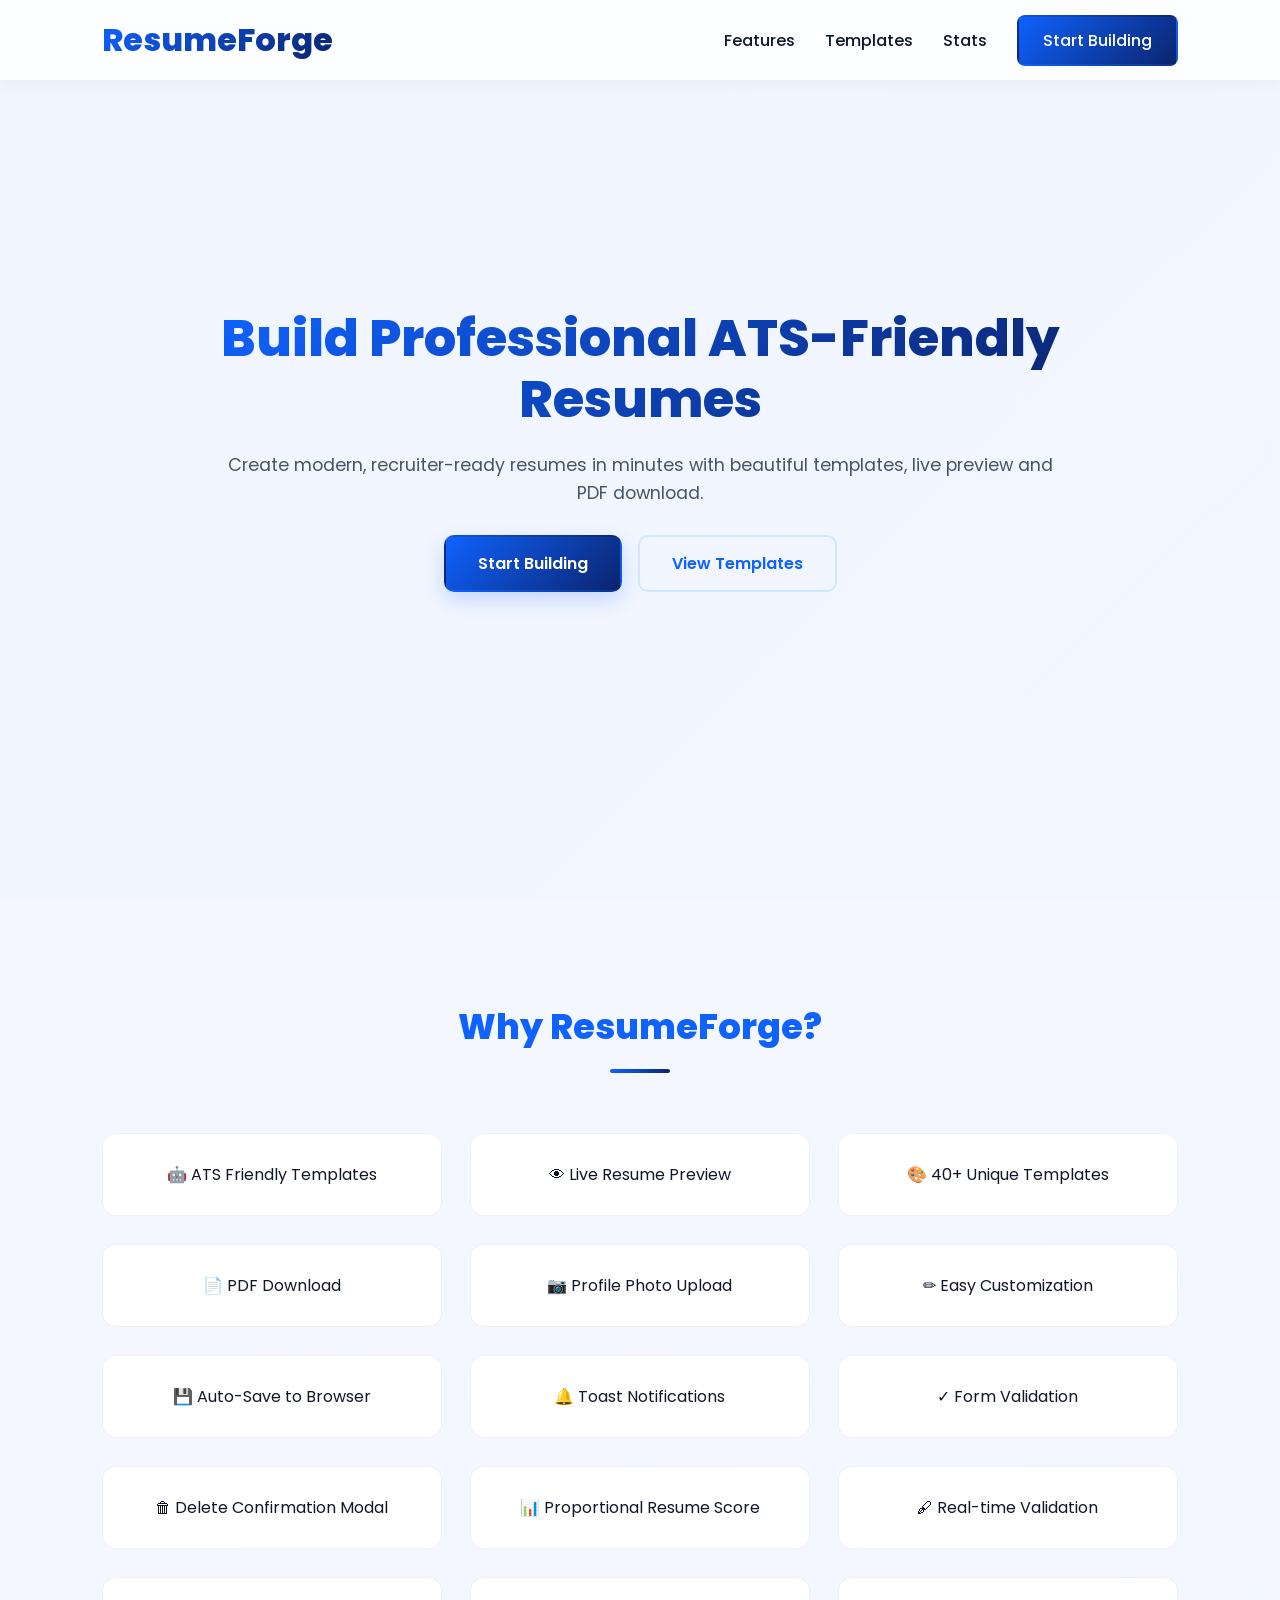
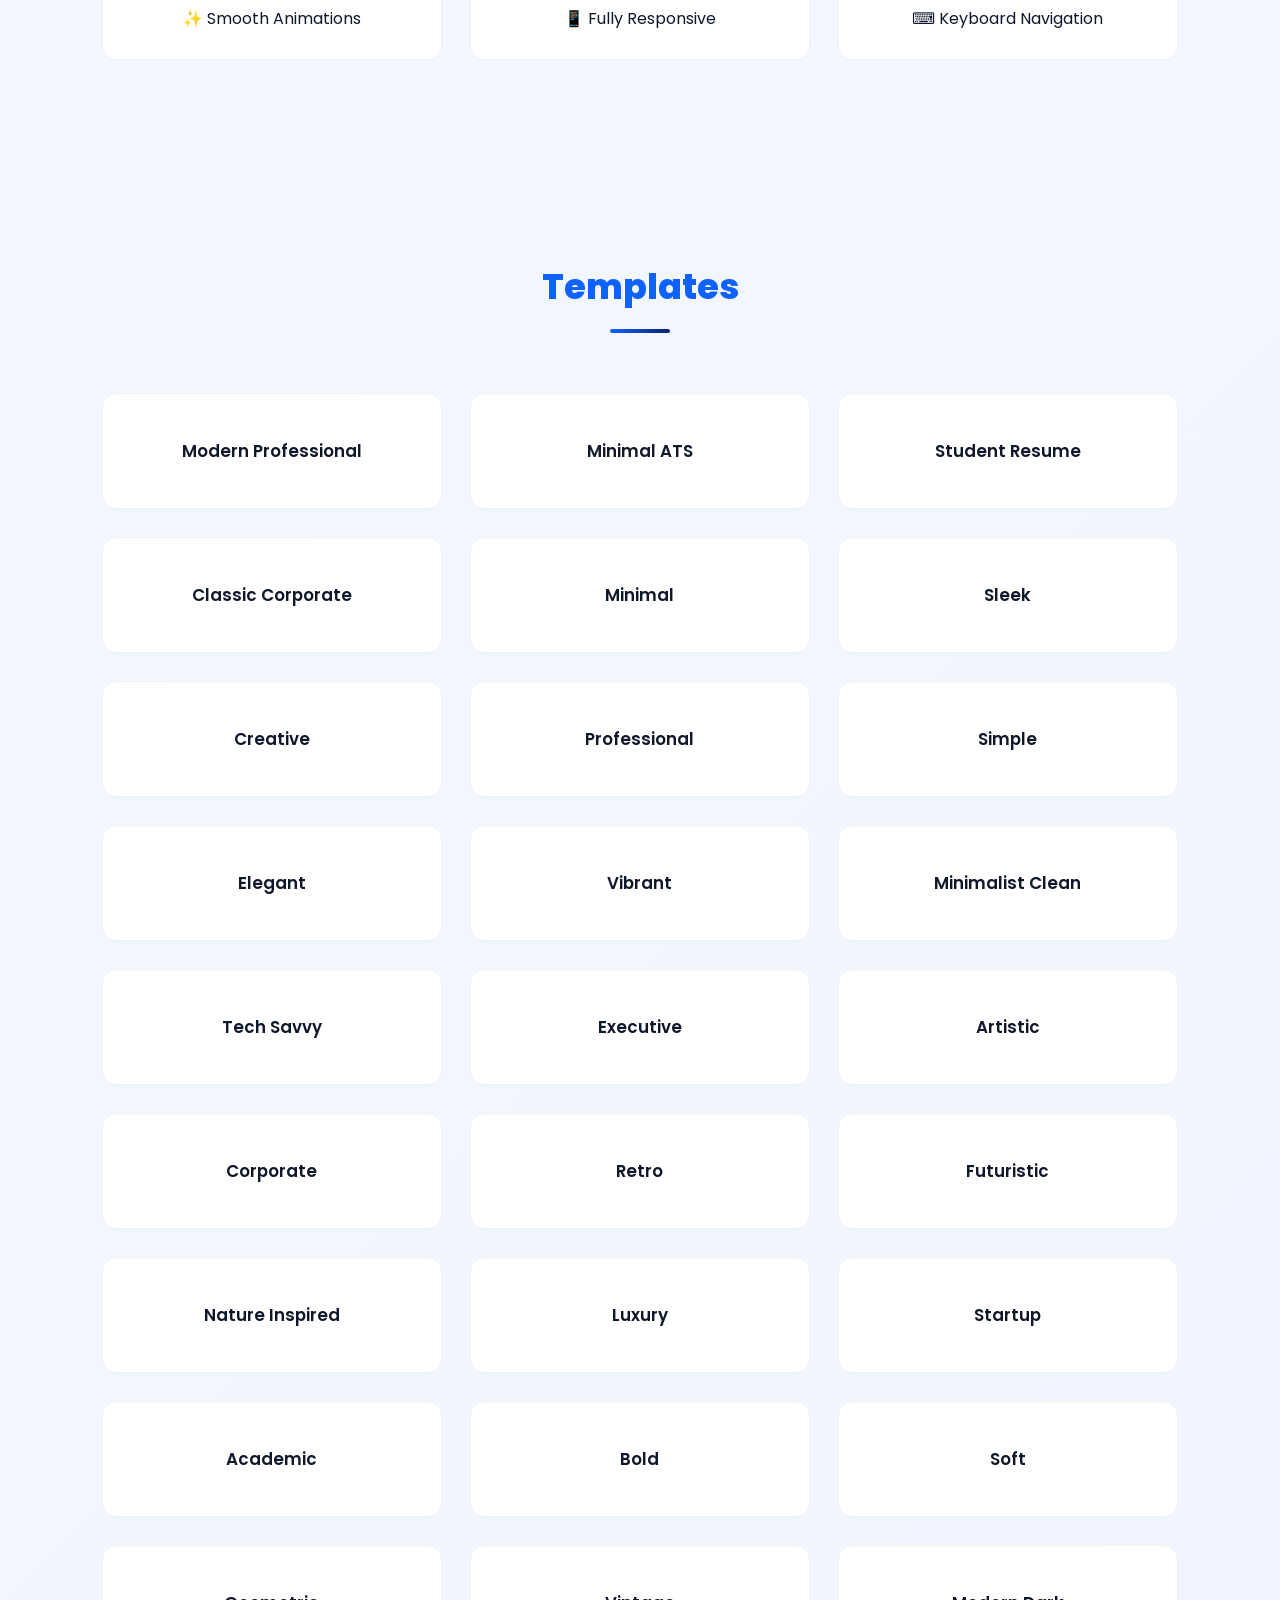
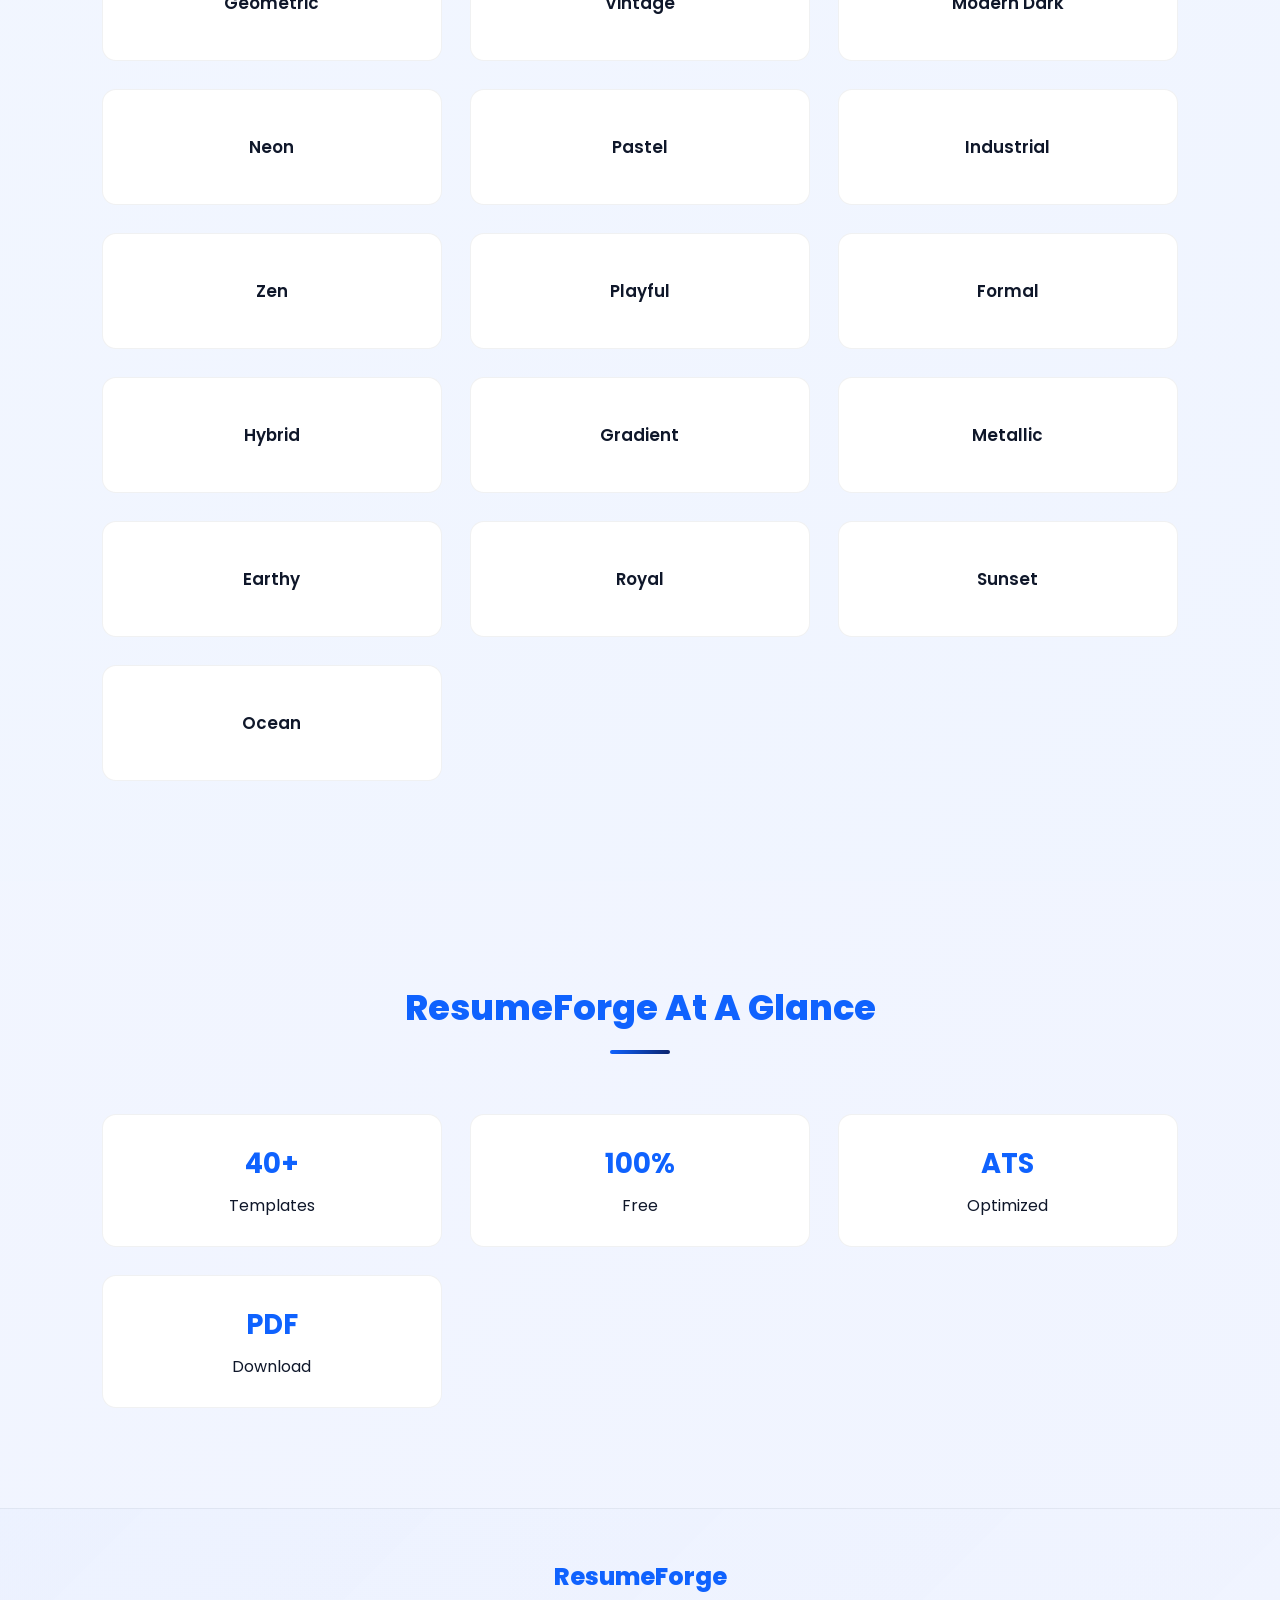
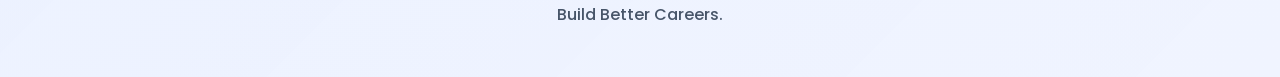
==== index.html @ db227f21 "first commit" ====
﻿
<!DOCTYPE html>
<html lang="en">

<head>

    <meta charset="UTF-8">
    <meta name="viewport" content="width=device-width, initial-scale=1.0">

    <title>ResumeForge</title>

    <link rel="stylesheet" href="css/style.css">

    <link rel="preconnect" href="https://fonts.googleapis.com">
    <link href="https://fonts.googleapis.com/css2?family=Poppins:wght@300;400;500;600;700;800&display=swap" rel="stylesheet">

</head>

<body>

    <!-- NAVBAR -->

    <header>

        <nav class="navbar">

            <div class="logo">
                ResumeForge
            </div>

            <ul class="nav-links">

                <li><a href="#features">Features</a></li>
                <li><a href="#templates">Templates</a></li>
                <li><a href="#stats">Stats</a></li>

                <li>
                    <a href="builder.html" class="nav-btn">
                        Start Building
                    </a>
                </li>

            </ul>

        </nav>

    </header>

    <!-- HERO -->

    <section class="hero">

        <div class="hero-content">

            <h1>
                Build Professional ATS-Friendly Resumes
            </h1>

            <p>

                Create modern, recruiter-ready resumes
                in minutes with beautiful templates,
                live preview and PDF download.

            </p>

            <div class="hero-buttons">

                <a href="builder.html" class="btn">
                    Start Building
                </a>

                <a href="#templates" class="btn-outline">
                    View Templates
                </a>

            </div>

        </div>

    </section>

    <!-- FEATURES -->

    <section id="features" class="section">

        <h2>
            Why ResumeForge?
        </h2>

        <div class="cards">

            <div class="card">
                &#129302; ATS Friendly Templates
            </div>

            <div class="card">
                &#128065; Live Resume Preview
            </div>

            <div class="card">
                &#127912; 40+ Unique Templates
            </div>

            <div class="card">
                &#128196; PDF Download
            </div>

            <div class="card">
                &#128247; Profile Photo Upload
            </div>

            <div class="card">
                &#9999; Easy Customization
            </div>

            <div class="card">
                &#128190; Auto-Save to Browser
            </div>

            <div class="card">
                &#128276; Toast Notifications
            </div>

            <div class="card">
                &#10003; Form Validation
            </div>

            <div class="card">
                &#128465; Delete Confirmation Modal
            </div>

            <div class="card">
                &#128202; Proportional Resume Score
            </div>

            <div class="card">
                &#128395; Real-time Validation
            </div>

            <div class="card">
                &#10024; Smooth Animations
            </div>

            <div class="card">
                &#128241; Fully Responsive
            </div>

            <div class="card">
                &#9000; Keyboard Navigation
            </div>

        </div>

    </section>

    <!-- TEMPLATES -->

    <section id="templates" class="section">

        <h2>
            Templates
        </h2>

        <div class="cards">

            <div class="card">
                <a class="template-link" href="builder.html?template=modern" data-template="modern" data-tooltip="Modern, bold header and clean sections">Modern Professional</a>
            </div>

            <div class="card">
                <a class="template-link" href="builder.html?template=ats" data-template="ats" data-tooltip="ATS-friendly minimal layout">Minimal ATS</a>
            </div>

            <div class="card">
                <a class="template-link" href="builder.html?template=student" data-template="student" data-tooltip="Student-focused layout">Student Resume</a>
            </div>

            <div class="card">
                <a class="template-link" href="builder.html?template=classic" data-template="classic" data-tooltip="Classic corporate style">Classic Corporate</a>
            </div>

            <div class="card">
                <a class="template-link" href="builder.html?template=minimal" data-template="minimal" data-tooltip="Clean, minimal sections">Minimal</a>
            </div>

            <div class="card">
                <a class="template-link" href="builder.html?template=sleek" data-template="sleek" data-tooltip="Sleek and modern accent">Sleek</a>
            </div>

            <div class="card">
                <a class="template-link" href="builder.html?template=creative" data-template="creative" data-tooltip="Creative layout with accent">Creative</a>
            </div>

            <div class="card">
                <a class="template-link" href="builder.html?template=professional" data-template="professional" data-tooltip="Professional business style">Professional</a>
            </div>

            <div class="card">
                <a class="template-link" href="builder.html?template=simple" data-template="simple" data-tooltip="Simple single-column layout">Simple</a>
            </div>

            <div class="card">
                <a class="template-link" href="builder.html?template=elegant" data-template="elegant" data-tooltip="Elegant typography and spacing">Elegant</a>
            </div>

            <div class="card">
                <a class="template-link" href="builder.html?template=vibrant" data-template="vibrant" data-tooltip="Vibrant and energetic colors">Vibrant</a>
            </div>

            <div class="card">
                <a class="template-link" href="builder.html?template=minimalist-clean" data-template="minimalist-clean" data-tooltip="Ultra clean and minimal">Minimalist Clean</a>
            </div>

            <div class="card">
                <a class="template-link" href="builder.html?template=tech-savvy" data-template="tech-savvy" data-tooltip="Tech industry style">Tech Savvy</a>
            </div>

            <div class="card">
                <a class="template-link" href="builder.html?template=executive" data-template="executive" data-tooltip="Executive level design">Executive</a>
            </div>

            <div class="card">
                <a class="template-link" href="builder.html?template=artistic" data-template="artistic" data-tooltip="Creative and artistic">Artistic</a>
            </div>

            <div class="card">
                <a class="template-link" href="builder.html?template=corporate" data-template="corporate" data-tooltip="Corporate blue style">Corporate</a>
            </div>

            <div class="card">
                <a class="template-link" href="builder.html?template=retro" data-template="retro" data-tooltip="Vintage and retro">Retro</a>
            </div>

            <div class="card">
                <a class="template-link" href="builder.html?template=futuristic" data-template="futuristic" data-tooltip="Modern and futuristic">Futuristic</a>
            </div>

            <div class="card">
                <a class="template-link" href="builder.html?template=nature-inspired" data-template="nature-inspired" data-tooltip="Green and natural">Nature Inspired</a>
            </div>

            <div class="card">
                <a class="template-link" href="builder.html?template=luxury" data-template="luxury" data-tooltip="Premium and luxury">Luxury</a>
            </div>

            <div class="card">
                <a class="template-link" href="builder.html?template=startup" data-template="startup" data-tooltip="Startup tech style">Startup</a>
            </div>

            <div class="card">
                <a class="template-link" href="builder.html?template=academic" data-template="academic" data-tooltip="Academic institution">Academic</a>
            </div>

            <div class="card">
                <a class="template-link" href="builder.html?template=bold" data-template="bold" data-tooltip="Bold and striking">Bold</a>
            </div>

            <div class="card">
                <a class="template-link" href="builder.html?template=soft" data-template="soft" data-tooltip="Soft and gentle">Soft</a>
            </div>

            <div class="card">
                <a class="template-link" href="builder.html?template=geometric" data-template="geometric" data-tooltip="Geometric design">Geometric</a>
            </div>

            <div class="card">
                <a class="template-link" href="builder.html?template=vintage" data-template="vintage" data-tooltip="Vintage aesthetic">Vintage</a>
            </div>

            <div class="card">
                <a class="template-link" href="builder.html?template=modern-dark" data-template="modern-dark" data-tooltip="Dark modern theme">Modern Dark</a>
            </div>

            <div class="card">
                <a class="template-link" href="builder.html?template=neon" data-template="neon" data-tooltip="Neon bright colors">Neon</a>
            </div>

            <div class="card">
                <a class="template-link" href="builder.html?template=pastel" data-template="pastel" data-tooltip="Soft pastel colors">Pastel</a>
            </div>

            <div class="card">
                <a class="template-link" href="builder.html?template=industrial" data-template="industrial" data-tooltip="Industrial gray">Industrial</a>
            </div>

            <div class="card">
                <a class="template-link" href="builder.html?template=zen" data-template="zen" data-tooltip="Calm and minimalist">Zen</a>
            </div>

            <div class="card">
                <a class="template-link" href="builder.html?template=playful" data-template="playful" data-tooltip="Fun and playful">Playful</a>
            </div>

            <div class="card">
                <a class="template-link" href="builder.html?template=formal" data-template="formal" data-tooltip="Formal black and white">Formal</a>
            </div>

            <div class="card">
                <a class="template-link" href="builder.html?template=hybrid" data-template="hybrid" data-tooltip="Hybrid style">Hybrid</a>
            </div>

            <div class="card">
                <a class="template-link" href="builder.html?template=gradient" data-template="gradient" data-tooltip="Gradient background">Gradient</a>
            </div>

            <div class="card">
                <a class="template-link" href="builder.html?template=metallic" data-template="metallic" data-tooltip="Metallic accents">Metallic</a>
            </div>

            <div class="card">
                <a class="template-link" href="builder.html?template=earthy" data-template="earthy" data-tooltip="Earth tone colors">Earthy</a>
            </div>

            <div class="card">
                <a class="template-link" href="builder.html?template=royal" data-template="royal" data-tooltip="Royal purple">Royal</a>
            </div>

            <div class="card">
                <a class="template-link" href="builder.html?template=sunset" data-template="sunset" data-tooltip="Warm sunset tones">Sunset</a>
            </div>

            <div class="card">
                <a class="template-link" href="builder.html?template=ocean" data-template="ocean" data-tooltip="Ocean blue theme">Ocean</a>
            </div>

        </div>

    </section>

    <!-- STATS -->

    <section id="stats" class="section">

        <h2>
            ResumeForge At A Glance
        </h2>

        <div class="cards">

            <div class="card">
                <h3>40+</h3>
                <p>Templates</p>
            </div>

            <div class="card">
                <h3>100%</h3>
                <p>Free</p>
            </div>

            <div class="card">
                <h3>ATS</h3>
                <p>Optimized</p>
            </div>

            <div class="card">
                <h3>PDF</h3>
                <p>Download</p>
            </div>

        </div>

    </section>

    <!-- FOOTER -->

    <footer>

        <h2>ResumeForge</h2>

        <p>
            Build Better Careers.
        </p>

    </footer>

    <script src="js/main.js"></script>

    <button id="backToTop" class="back-to-top" aria-label="Back to top">&#9650;</button>

</body>

</html>
---- css/style.css ----
/* =========================
   RESET & BASE STYLES
========================= */

*{
    margin:0;
    padding:0;
    box-sizing:border-box;
    font-family:'Poppins',sans-serif;
    scroll-behavior:smooth;
}

body{
    background: linear-gradient(135deg, #f5f8ff 0%, #f0f4ff 100%);
    color:#0f172a;
    overflow-x:hidden;
}

/* =========================
   DESIGN TOKENS
========================= */

:root{
    --primary: #0f62fe;
    --primary-dark: #0b246e;
    --primary-light: #cfe8ff;
    --muted: #475569;
    --muted-light: #94a3b8;
    --bg: #f5f8ff;
    --card: #ffffff;
    --accent: #cfe8ff;
    --radius: 12px;
    --shadow-sm: 0 4px 12px rgba(15,23,42,0.04);
    --shadow-md: 0 10px 24px rgba(15,23,42,0.06);
    --shadow-lg: 0 20px 40px rgba(15,23,42,0.1);
    --transition-fast: 150ms cubic-bezier(0.4, 0, 0.2, 1);
    --transition-smooth: 280ms cubic-bezier(0.34, 1.56, 0.64, 1);
    --transition-slow: 400ms cubic-bezier(0.25, 0.46, 0.45, 0.94);
}

/* =========================
   NAVBAR
========================= */

header{
    position:fixed;
    top:0;
    width:100%;
    z-index:1000;
    animation: slideDown 500ms ease both;
}

@keyframes slideDown{
    from{
        transform: translateY(-100%);
        opacity: 0;
    }
    to{
        transform: translateY(0);
        opacity: 1;
    }
}

.navbar{
    display:flex;
    justify-content:space-between;
    align-items:center;
    padding:16px 8%;
    background: rgba(255,255,255,0.85);
    backdrop-filter:blur(12px);
    border-bottom:1px solid rgba(15,23,42,0.06);
    box-shadow: var(--shadow-sm);
    transition: all 300ms ease;
}

.navbar:hover{
    background: rgba(255,255,255,0.95);
    box-shadow: var(--shadow-md);
}

.logo{
    font-size:2rem;
    font-weight:800;
    background: linear-gradient(135deg, #0f62fe 0%, #0b246e 100%);
    -webkit-background-clip: text;
    -webkit-text-fill-color: transparent;
    background-clip: text;
    cursor: pointer;
    transition: transform 300ms ease;
}

.logo:hover{
    transform: scale(1.05);
}

.nav-links{
    display:flex;
    gap:30px;
    list-style:none;
}

.nav-links a{
    text-decoration:none;
    color:#0f172a;
    font-weight:500;
    position: relative;
    transition: color var(--transition-fast) ease;
}

.nav-links a::after{
    content: '';
    position: absolute;
    bottom: -4px;
    left: 0;
    width: 0;
    height: 2px;
    background: linear-gradient(90deg, #0f62fe, #0b246e);
    transition: width var(--transition-smooth) ease;
}

.nav-links a:hover{
    color: var(--primary);
}

.nav-links a:hover::after{
    width: 100%;
}

.nav-btn{
    background: linear-gradient(135deg, #0f62fe 0%, #0b246e 100%);
    color:white !important;
    padding:12px 24px;
    border-radius:8px;
    font-weight:600;
    border: 2px solid transparent;
    cursor: pointer;
    position: relative;
    overflow: hidden;
    transition: all var(--transition-smooth) ease;
}

.nav-btn::before{
    content: '';
    position: absolute;
    top: 50%;
    left: 50%;
    width: 0;
    height: 0;
    border-radius: 50%;
    background: rgba(255,255,255,0.3);
    transform: translate(-50%, -50%);
    transition: width 600ms ease, height 600ms ease;
}

.nav-btn:hover::before{
    width: 300px;
    height: 300px;
}

.nav-btn:hover{
    transform: translateY(-3px);
    box-shadow: 0 12px 30px rgba(15,98,254,0.3);
}

.nav-btn:active{
    transform: translateY(-1px);
}

/* =========================
   HERO SECTION
========================= */

.hero{
    min-height:100vh;
    display:flex;
    justify-content:center;
    align-items:center;
    text-align:center;
    padding:100px 8%;
    background: linear-gradient(135deg, rgba(15,98,254,0.02) 0%, rgba(207,232,255,0.05) 100%);
    position: relative;
    overflow: hidden;
}

.hero::before{
    content: '';
    position: absolute;
    top: -50%;
    right: -10%;
    width: 500px;
    height: 500px;
    background: radial-gradient(circle, rgba(15,98,254,0.08) 0%, transparent 70%);
    border-radius: 50%;
    animation: float 15s ease-in-out infinite;
}

@keyframes float{
    0%, 100%{ transform: translateY(0px) translateX(0px); }
    50%{ transform: translateY(-30px) translateX(20px); }
}

.hero-content{
    max-width:850px;
    position: relative;
    z-index: 1;
    animation: fadeInUp 800ms ease both;
}

@keyframes fadeInUp{
    from{
        opacity: 0;
        transform: translateY(30px);
    }
    to{
        opacity: 1;
        transform: translateY(0);
    }
}

.hero h1{
    font-size:3.2rem;
    margin-bottom:20px;
    line-height:1.2;
    font-weight: 800;
    background: linear-gradient(135deg, #0f62fe 0%, #0b246e 100%);
    -webkit-background-clip: text;
    -webkit-text-fill-color: transparent;
    background-clip: text;
    animation: fadeInUp 800ms ease 100ms both;
}

.hero h1:hover{
    transform: scale(1.02);
}

.hero p{
    font-size:1.1rem;
    color:#475569;
    margin-bottom:28px;
    line-height: 1.6;
    animation: fadeInUp 800ms ease 200ms both;
}

.hero-buttons{
    display:flex;
    justify-content:center;
    gap:16px;
    flex-wrap:wrap;
    animation: fadeInUp 800ms ease 300ms both;
}

/* =========================
   BUTTONS
========================= */

.btn, .btn-outline{
    text-decoration:none;
    padding:14px 32px;
    border-radius:10px;
    font-weight:600;
    font-size: 1rem;
    cursor: pointer;
    border: 2px solid transparent;
    position: relative;
    overflow: hidden;
    transition: all var(--transition-smooth) ease;
    display: inline-block;
}

.btn{
    background: linear-gradient(135deg, #0f62fe 0%, #0b246e 100%);
    color:white;
    box-shadow: 0 8px 20px rgba(15,98,254,0.2);
}

.btn::before{
    content: '';
    position: absolute;
    top: 50%;
    left: 50%;
    width: 0;
    height: 0;
    border-radius: 50%;
    background: rgba(255,255,255,0.3);
    transform: translate(-50%, -50%);
    transition: width 600ms ease, height 600ms ease;
}

.btn:hover::before{
    width: 300px;
    height: 300px;
}

.btn:hover{
    transform: translateY(-4px);
    box-shadow: 0 16px 40px rgba(15,98,254,0.3);
}

.btn:active{
    transform: translateY(-1px) scale(0.98);
}

.btn-outline{
    border:2px solid var(--primary-light);
    color: var(--primary);
    background: transparent;
    position: relative;
    z-index: 1;
}

.btn-outline::before{
    content: '';
    position: absolute;
    top: 0;
    left: -100%;
    width: 100%;
    height: 100%;
    background: rgba(15,98,254,0.05);
    border-radius: 8px;
    z-index: -1;
    transition: left var(--transition-smooth) ease;
}

.btn-outline:hover::before{
    left: 0;
}

.btn-outline:hover{
    border-color: var(--primary);
    color: var(--primary-dark);
    transform: translateY(-3px);
}

/* =========================
   SECTIONS
========================= */

.section{
    padding:100px 8%;
    position: relative;
}

.section:nth-child(even){
    background: rgba(207,232,255,0.02);
}

.section h2{
    text-align:center;
    margin-bottom:60px;
    color: var(--primary);
    font-size:2.2rem;
    font-weight: 800;
    position: relative;
    animation: fadeInDown 600ms ease;
}

.section h2::after{
    content: '';
    display: block;
    width: 60px;
    height: 4px;
    background: linear-gradient(90deg, #0f62fe, #0b246e);
    margin: 16px auto 0;
    border-radius: 2px;
    animation: slideIn 800ms ease 200ms both;
}

@keyframes fadeInDown{
    from{
        opacity: 0;
        transform: translateY(-20px);
    }
    to{
        opacity: 1;
        transform: translateY(0);
    }
}

@keyframes slideIn{
    from{
        width: 0;
    }
    to{
        width: 60px;
    }
}

/* =========================
   CARDS
========================= */

.cards{
    display:grid;
    grid-template-columns: repeat(auto-fit, minmax(280px, 1fr));
    gap:28px;
    animation: fadeIn 600ms ease 200ms both;
}

@keyframes fadeIn{
    from{ opacity: 0; }
    to{ opacity: 1; }
}

.card{
    background: white;
    border: 1px solid rgba(15,23,42,0.06);
    border-radius: 14px;
    padding: 28px;
    text-align:center;
    position: relative;
    overflow: hidden;
    cursor: pointer;
    transition: all var(--transition-smooth) ease;
    will-change: transform, box-shadow;
    animation: cardSlideIn 600ms ease backwards;
}

@keyframes cardSlideIn{
    from{
        opacity: 0;
        transform: translateY(20px);
    }
    to{
        opacity: 1;
        transform: translateY(0);
    }
}

.card:nth-child(1){ animation-delay: 0ms; }
.card:nth-child(2){ animation-delay: 100ms; }
.card:nth-child(3){ animation-delay: 200ms; }
.card:nth-child(4){ animation-delay: 300ms; }
.card:nth-child(5){ animation-delay: 400ms; }
.card:nth-child(6){ animation-delay: 500ms; }

.card::before{
    content: '';
    position: absolute;
    top: 0;
    left: -100%;
    width: 100%;
    height: 100%;
    background: linear-gradient(90deg, transparent, rgba(15,98,254,0.1), transparent);
    transition: left 600ms ease;
}

.card:hover::before{
    left: 100%;
}

.card:hover{
    transform: translateY(-12px);
    box-shadow: 0 24px 50px rgba(15,23,42,0.12);
    border-color: rgba(15,98,254,0.1);
}

.card:active{
    transform: translateY(-6px);
}

.template-link{
    display: block;
    color: inherit;
    text-decoration: none;
    width: 100%;
    padding: 16px;
    box-sizing: border-box;
    font-weight: 600;
    font-size: 1.05rem;
    transition: all var(--transition-fast) ease;
    position: relative;
    z-index: 1;
}

.template-link:hover{
    color: var(--primary);
}

.card h3{
    color: var(--primary);
    font-size:1.7rem;
    font-weight: 700;
    margin-bottom: 8px;
}

/* =========================
   FOOTER
========================= */

footer{
    text-align:center;
    padding:50px 20px;
    border-top:1px solid rgba(15,23,42,0.06);
    background: linear-gradient(135deg, rgba(15,98,254,0.02) 0%, transparent 100%);
    transition: all 300ms ease;
}

footer h2{
    color: var(--primary);
    margin-bottom:8px;
    font-weight: 800;
}

footer p{
    color: var(--muted);
    font-weight: 500;
}

/* =========================
   ACCESSIBILITY & FOCUS
========================= */

a:focus-visible, 
button:focus-visible, 
input:focus-visible, 
textarea:focus-visible{
    outline: 3px solid rgba(15,98,254,0.3);
    outline-offset: 3px;
    border-radius: 8px;
}

/* =========================
   SMOOTH TRANSITIONS
========================= */

* {
    transition-property: background-color, border-color, color, box-shadow;
    transition-duration: var(--transition-fast);
    transition-timing-function: ease;
}

button, a, .card, .btn {
    transition-property: transform, box-shadow, background-color, border-color, color;
    transition-duration: var(--transition-smooth);
    transition-timing-function: cubic-bezier(0.34, 1.56, 0.64, 1);
}

/* =========================
   RESPONSIVE
========================= */

@media(max-width:900px){
    .navbar{
        flex-direction:column;
        gap:16px;
        padding: 12px 8%;
    }

    .hero h1{
        font-size:2.8rem;
    }

    .section h2{
        font-size: 1.8rem;
    }
}

@media(max-width:600px){
    .hero h1{
        font-size:2rem;
    }

    .nav-links{
        flex-wrap:wrap;
        justify-content:center;
        gap: 16px;
    }

    .hero-buttons{
        flex-direction:column;
        gap: 12px;
    }

    .btn, .btn-outline{
        width: 100%;
    }

    .cards{
        grid-template-columns: 1fr;
    }
}
.back-to-top{
    position: fixed;
    right: 20px;
    bottom: 24px;
    width:44px;
    height:44px;
    border-radius:50%;
    background: var(--primary);
    color: white;
    border:none;
    display:flex;
    align-items:center;
    justify-content:center;
    cursor:pointer;
    box-shadow: 0 10px 24px rgba(15,23,42,0.12);
    opacity:0; transform: translateY(8px) scale(.95);
    transition: opacity 220ms ease, transform 220ms ease;
    z-index:9999;
}
.back-to-top.visible{ opacity:1; transform: translateY(0) scale(1); }

/* Micro tooltip */
.micro-tooltip{
    position: fixed;
    background: rgba(15,23,42,0.92);
    color: #fff;
    padding:6px 10px;
    border-radius:6px;
    font-size:13px;
    pointer-events:none;
    z-index:99999;
    white-space:nowrap;
    transform: translateY(-6px);
    opacity:0;
    transition: transform 140ms ease, opacity 140ms ease;
}
.micro-tooltip.show{ opacity:1; transform: translateY(0); }

/* nav underline animation */
.nav-links a{
    position: relative;
}
.nav-links a::after{
    content: '';
    position: absolute;
    left:0; right:0;
    bottom:-6px;
    height:2px;
    background: linear-gradient(90deg, var(--primary), #60a5fa);
    transform: scaleX(0);
    transform-origin: left center;
    transition: transform 220ms ease;
}
.nav-links a:hover::after, .nav-links a:focus::after{ transform: scaleX(1); }

/* ripple element */
.ripple-effect{
    position: absolute;
    border-radius: 50%;
    transform: scale(0);
    background: rgba(255,255,255,0.45);
    opacity: 0.9;
    pointer-events: none;
    animation: ripple 600ms linear;
}

@keyframes ripple{
    to{ transform: scale(4); opacity: 0; }
}

/* ensure buttons are positioned for ripple */
button, .btn, .nav-btn, .download-btn, .template-btn{ position: relative; overflow: hidden; }

/* template hover micro animation */
.template-btn.template-hover{ transform: translateY(-6px) rotate(-1deg) scale(1.02); box-shadow: 0 18px 36px rgba(15,23,42,0.12);}
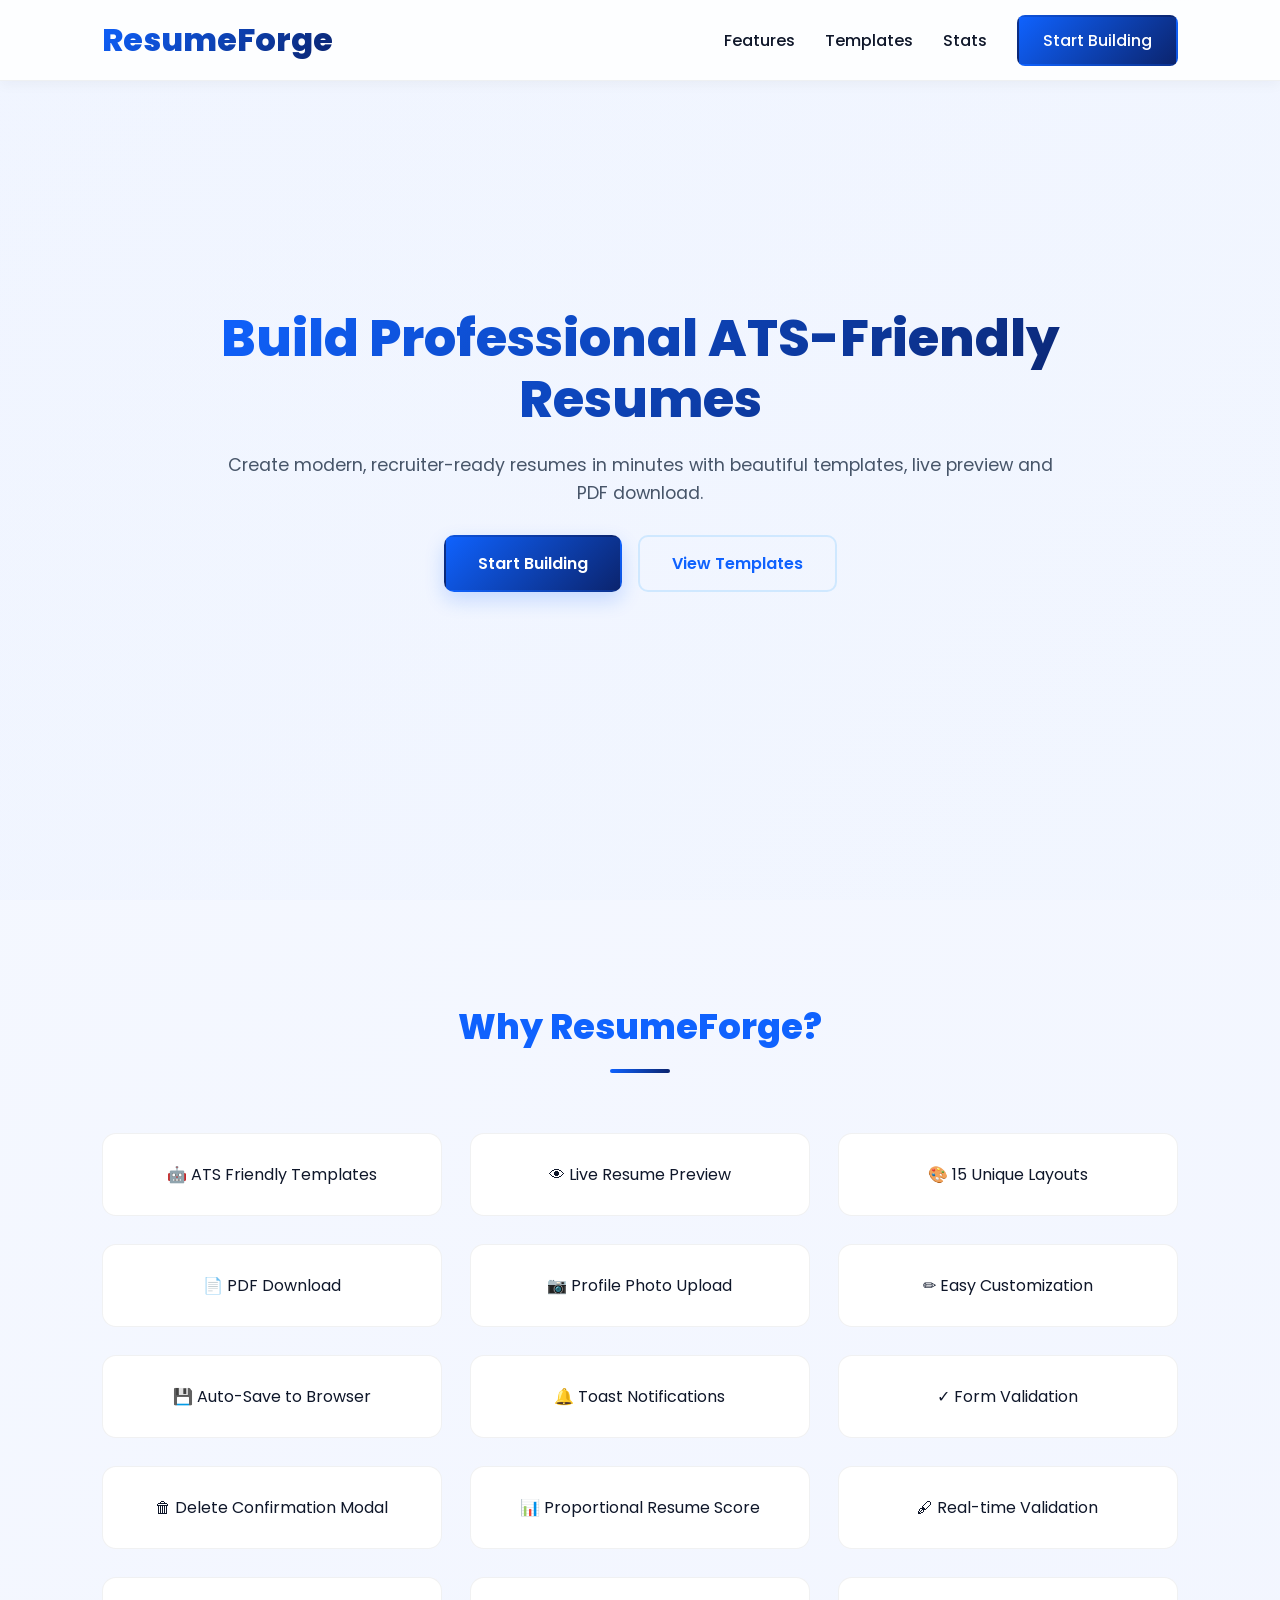
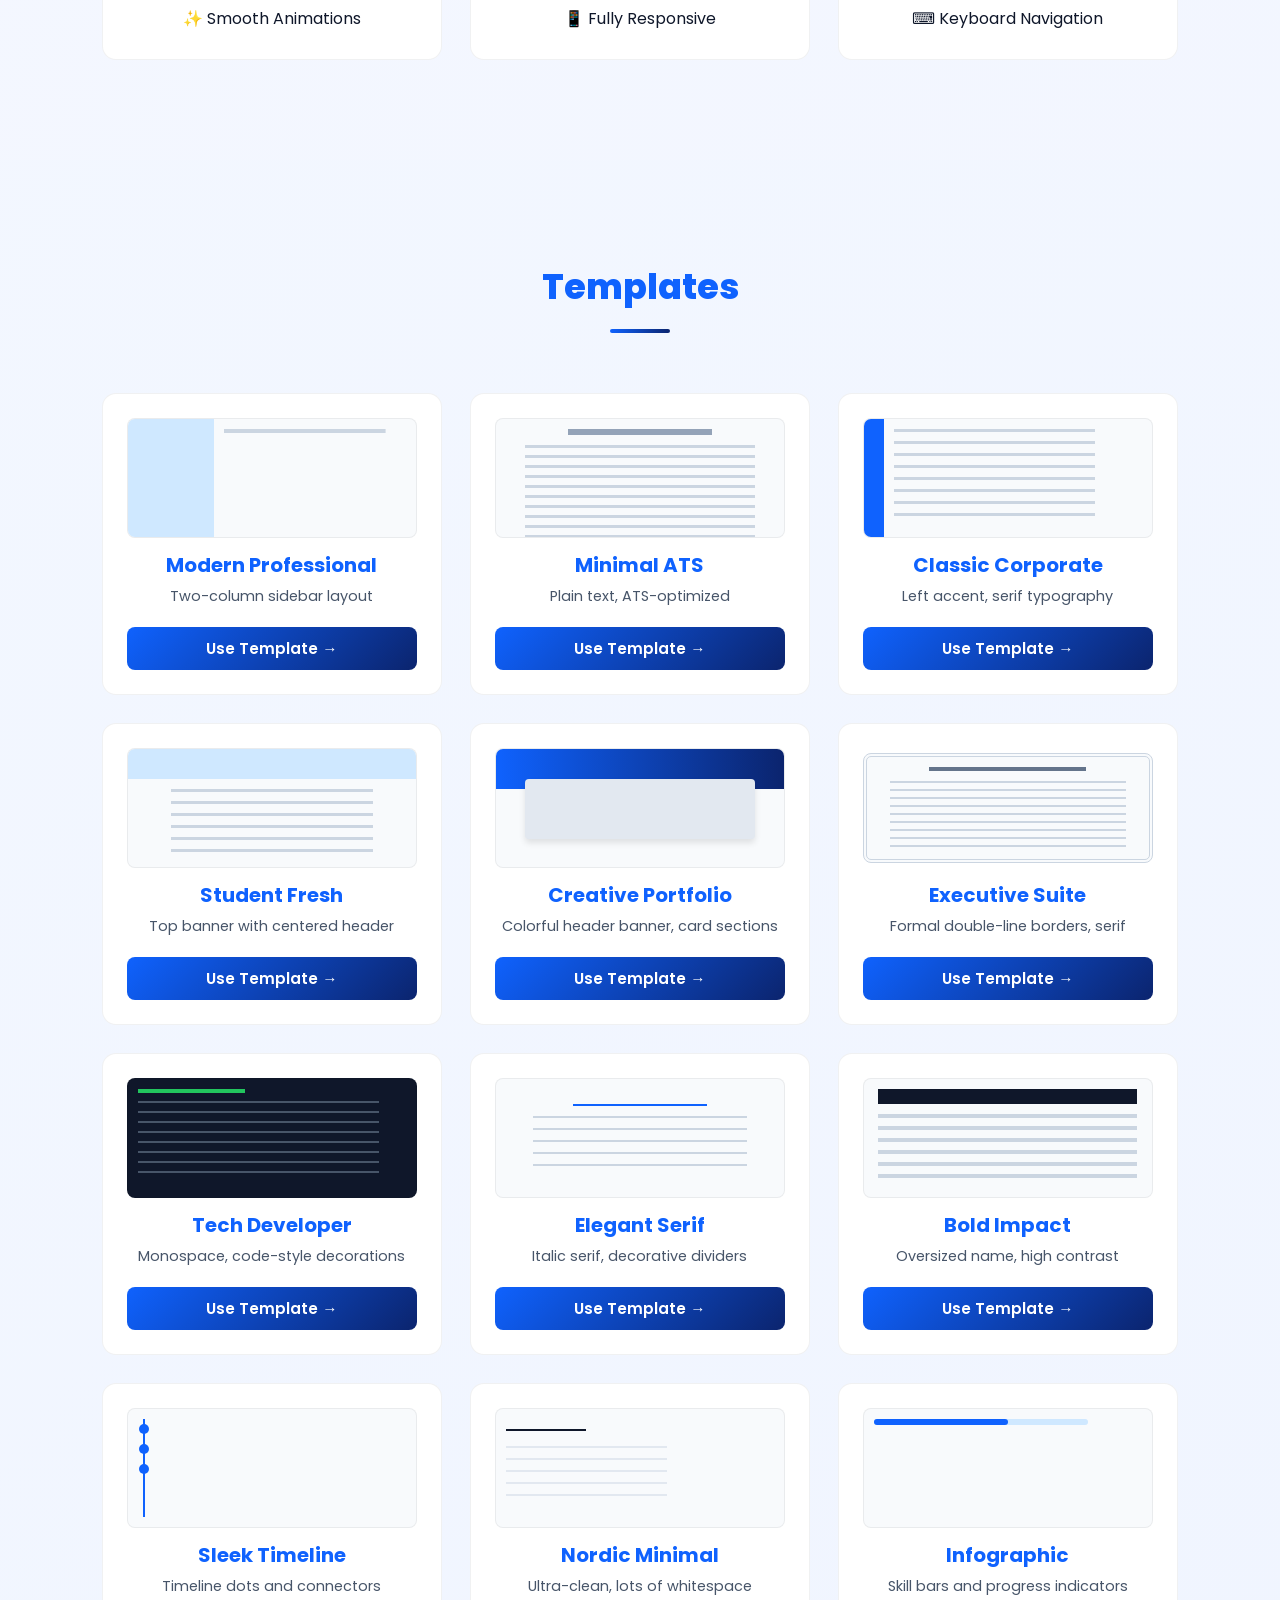
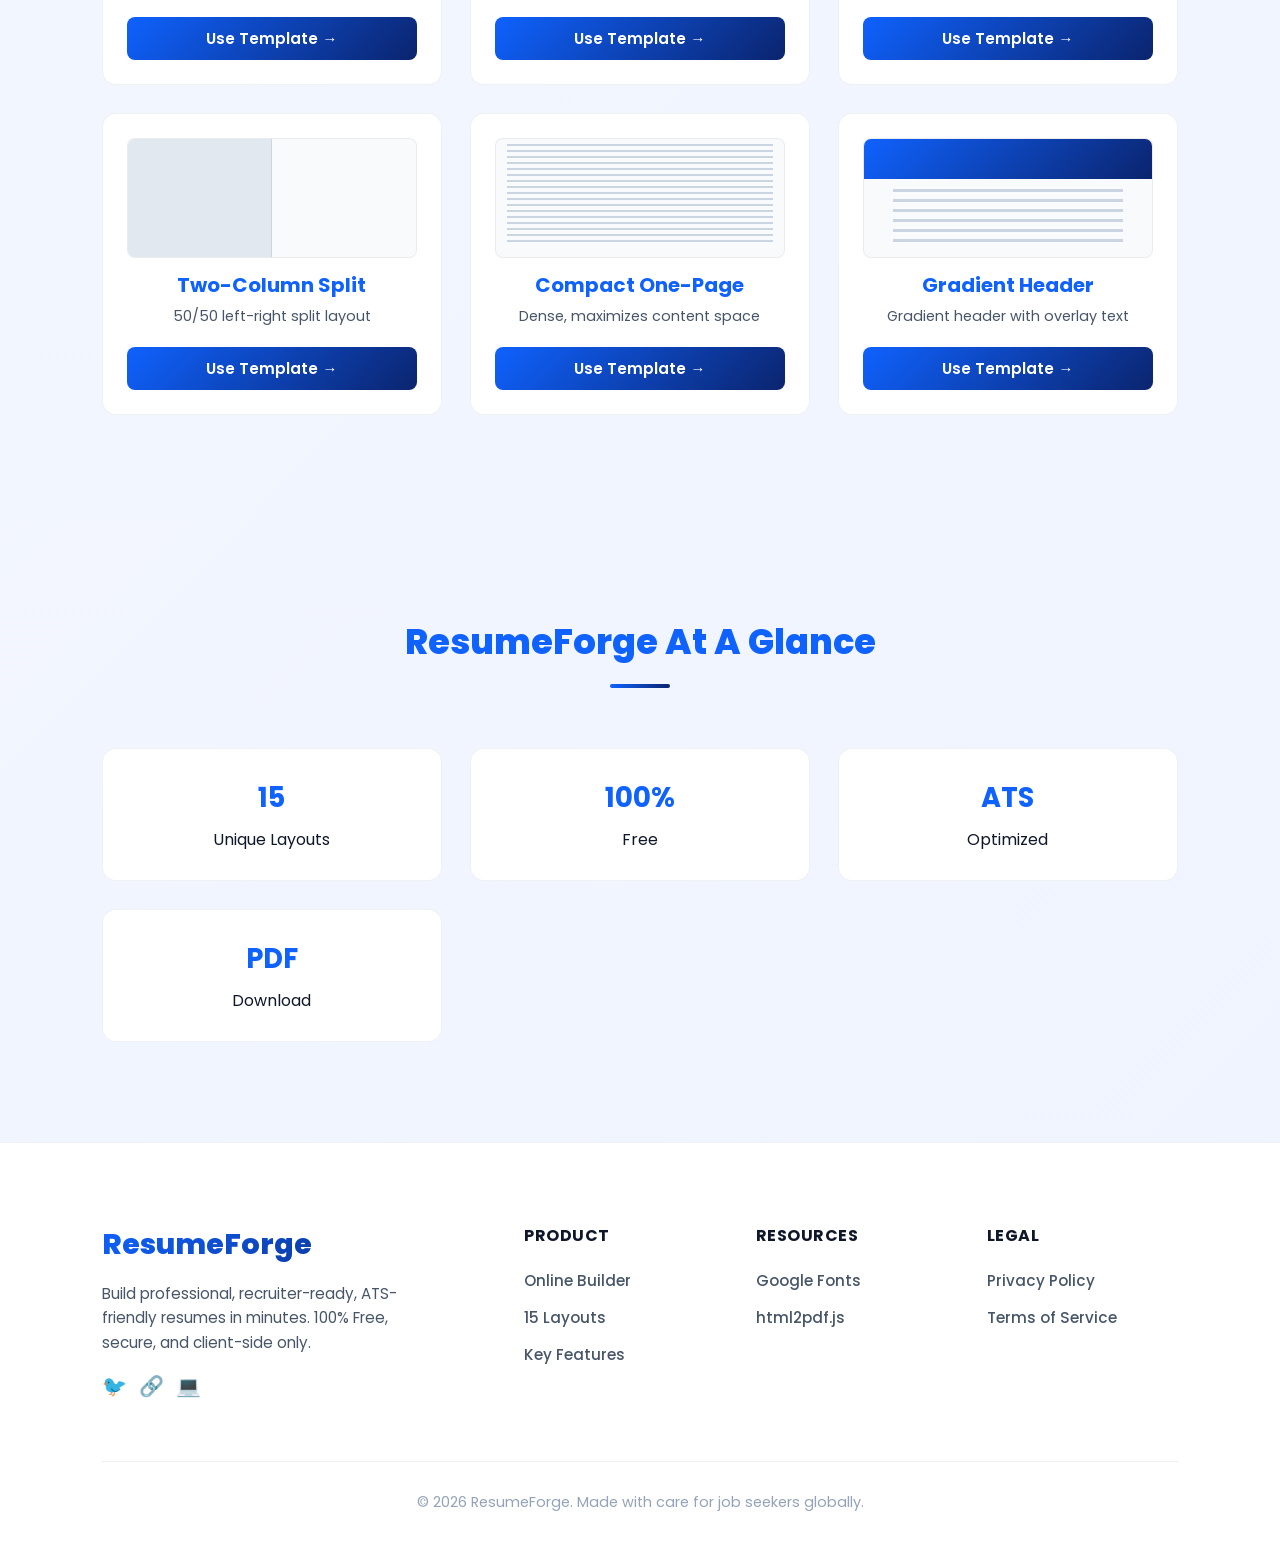
==== commit 35531500: "version 2" ====
--- a/index.html
+++ b/index.html
@@ -1,385 +1,316 @@
-﻿
 <!DOCTYPE html>
 <html lang="en">
 
 <head>
-
     <meta charset="UTF-8">
     <meta name="viewport" content="width=device-width, initial-scale=1.0">
-
-    <title>ResumeForge</title>
+    <meta name="description" content="ResumeForge is a free resume builder offering modern, ATS-friendly templates with live preview and PDF download. Create your professional resume in minutes.">
+    <link rel="canonical" href="https://resumeforge.com/">
+    <title>ResumeForge - Free Professional ATS Resume Builder</title>
 
     <link rel="stylesheet" href="css/style.css">
 
     <link rel="preconnect" href="https://fonts.googleapis.com">
     <link href="https://fonts.googleapis.com/css2?family=Poppins:wght@300;400;500;600;700;800&display=swap" rel="stylesheet">
 
+    <!-- Structured Data (JSON-LD) for Search Engines -->
+    <script type="application/ld+json">
+    {
+      "@context": "https://schema.org",
+      "@type": "WebApplication",
+      "name": "ResumeForge",
+      "url": "https://resumeforge.com",
+      "logo": "https://resumeforge.com/logo.png",
+      "description": "Build recruiter-ready ATS-friendly resumes in minutes with 15 unique, premium templates, real-time live preview, score analysis, and instant PDF downloads.",
+      "applicationCategory": "BusinessApplication",
+      "operatingSystem": "All",
+      "browserRequirements": "Requires HTML5 compatible browser",
+      "offers": {
+        "@type": "Offer",
+        "price": "0.00",
+        "priceCurrency": "USD"
+      }
+    }
+    </script>
 </head>
 
 <body>
 
     <!-- NAVBAR -->
-
     <header>
-
         <nav class="navbar">
-
             <div class="logo">
                 ResumeForge
             </div>
 
+            <button class="hamburger" id="hamburger" aria-label="Toggle menu">
+                <span></span>
+                <span></span>
+                <span></span>
+            </button>
+
             <ul class="nav-links">
-
                 <li><a href="#features">Features</a></li>
                 <li><a href="#templates">Templates</a></li>
                 <li><a href="#stats">Stats</a></li>
-
                 <li>
                     <a href="builder.html" class="nav-btn">
                         Start Building
                     </a>
                 </li>
-
             </ul>
-
         </nav>
-
     </header>
 
     <!-- HERO -->
-
     <section class="hero">
-
         <div class="hero-content">
-
             <h1>
                 Build Professional ATS-Friendly Resumes
             </h1>
-
             <p>
-
                 Create modern, recruiter-ready resumes
                 in minutes with beautiful templates,
                 live preview and PDF download.
-
             </p>
-
             <div class="hero-buttons">
-
                 <a href="builder.html" class="btn">
                     Start Building
                 </a>
-
                 <a href="#templates" class="btn-outline">
                     View Templates
                 </a>
-
-            </div>
-
-        </div>
-
+            </div>
+        </div>
     </section>
 
     <!-- FEATURES -->
-
     <section id="features" class="section">
-
         <h2>
             Why ResumeForge?
         </h2>
-
         <div class="cards">
-
             <div class="card">
                 &#129302; ATS Friendly Templates
             </div>
-
             <div class="card">
                 &#128065; Live Resume Preview
             </div>
-
-            <div class="card">
-                &#127912; 40+ Unique Templates
-            </div>
-
+            <div class="card">
+                &#127912; 15 Unique Layouts
+            </div>
             <div class="card">
                 &#128196; PDF Download
             </div>
-
             <div class="card">
                 &#128247; Profile Photo Upload
             </div>
-
             <div class="card">
                 &#9999; Easy Customization
             </div>
-
             <div class="card">
                 &#128190; Auto-Save to Browser
             </div>
-
             <div class="card">
                 &#128276; Toast Notifications
             </div>
-
             <div class="card">
                 &#10003; Form Validation
             </div>
-
             <div class="card">
                 &#128465; Delete Confirmation Modal
             </div>
-
             <div class="card">
                 &#128202; Proportional Resume Score
             </div>
-
             <div class="card">
                 &#128395; Real-time Validation
             </div>
-
             <div class="card">
                 &#10024; Smooth Animations
             </div>
-
             <div class="card">
                 &#128241; Fully Responsive
             </div>
-
             <div class="card">
                 &#9000; Keyboard Navigation
             </div>
-
-        </div>
-
+        </div>
     </section>
 
     <!-- TEMPLATES -->
-
     <section id="templates" class="section">
-
         <h2>
             Templates
         </h2>
-
         <div class="cards">
-
-            <div class="card">
-                <a class="template-link" href="builder.html?template=modern" data-template="modern" data-tooltip="Modern, bold header and clean sections">Modern Professional</a>
-            </div>
-
-            <div class="card">
-                <a class="template-link" href="builder.html?template=ats" data-template="ats" data-tooltip="ATS-friendly minimal layout">Minimal ATS</a>
-            </div>
-
-            <div class="card">
-                <a class="template-link" href="builder.html?template=student" data-template="student" data-tooltip="Student-focused layout">Student Resume</a>
-            </div>
-
-            <div class="card">
-                <a class="template-link" href="builder.html?template=classic" data-template="classic" data-tooltip="Classic corporate style">Classic Corporate</a>
-            </div>
-
-            <div class="card">
-                <a class="template-link" href="builder.html?template=minimal" data-template="minimal" data-tooltip="Clean, minimal sections">Minimal</a>
-            </div>
-
-            <div class="card">
-                <a class="template-link" href="builder.html?template=sleek" data-template="sleek" data-tooltip="Sleek and modern accent">Sleek</a>
-            </div>
-
-            <div class="card">
-                <a class="template-link" href="builder.html?template=creative" data-template="creative" data-tooltip="Creative layout with accent">Creative</a>
-            </div>
-
-            <div class="card">
-                <a class="template-link" href="builder.html?template=professional" data-template="professional" data-tooltip="Professional business style">Professional</a>
-            </div>
-
-            <div class="card">
-                <a class="template-link" href="builder.html?template=simple" data-template="simple" data-tooltip="Simple single-column layout">Simple</a>
-            </div>
-
-            <div class="card">
-                <a class="template-link" href="builder.html?template=elegant" data-template="elegant" data-tooltip="Elegant typography and spacing">Elegant</a>
-            </div>
-
-            <div class="card">
-                <a class="template-link" href="builder.html?template=vibrant" data-template="vibrant" data-tooltip="Vibrant and energetic colors">Vibrant</a>
-            </div>
-
-            <div class="card">
-                <a class="template-link" href="builder.html?template=minimalist-clean" data-template="minimalist-clean" data-tooltip="Ultra clean and minimal">Minimalist Clean</a>
-            </div>
-
-            <div class="card">
-                <a class="template-link" href="builder.html?template=tech-savvy" data-template="tech-savvy" data-tooltip="Tech industry style">Tech Savvy</a>
-            </div>
-
-            <div class="card">
-                <a class="template-link" href="builder.html?template=executive" data-template="executive" data-tooltip="Executive level design">Executive</a>
-            </div>
-
-            <div class="card">
-                <a class="template-link" href="builder.html?template=artistic" data-template="artistic" data-tooltip="Creative and artistic">Artistic</a>
-            </div>
-
-            <div class="card">
-                <a class="template-link" href="builder.html?template=corporate" data-template="corporate" data-tooltip="Corporate blue style">Corporate</a>
-            </div>
-
-            <div class="card">
-                <a class="template-link" href="builder.html?template=retro" data-template="retro" data-tooltip="Vintage and retro">Retro</a>
-            </div>
-
-            <div class="card">
-                <a class="template-link" href="builder.html?template=futuristic" data-template="futuristic" data-tooltip="Modern and futuristic">Futuristic</a>
-            </div>
-
-            <div class="card">
-                <a class="template-link" href="builder.html?template=nature-inspired" data-template="nature-inspired" data-tooltip="Green and natural">Nature Inspired</a>
-            </div>
-
-            <div class="card">
-                <a class="template-link" href="builder.html?template=luxury" data-template="luxury" data-tooltip="Premium and luxury">Luxury</a>
-            </div>
-
-            <div class="card">
-                <a class="template-link" href="builder.html?template=startup" data-template="startup" data-tooltip="Startup tech style">Startup</a>
-            </div>
-
-            <div class="card">
-                <a class="template-link" href="builder.html?template=academic" data-template="academic" data-tooltip="Academic institution">Academic</a>
-            </div>
-
-            <div class="card">
-                <a class="template-link" href="builder.html?template=bold" data-template="bold" data-tooltip="Bold and striking">Bold</a>
-            </div>
-
-            <div class="card">
-                <a class="template-link" href="builder.html?template=soft" data-template="soft" data-tooltip="Soft and gentle">Soft</a>
-            </div>
-
-            <div class="card">
-                <a class="template-link" href="builder.html?template=geometric" data-template="geometric" data-tooltip="Geometric design">Geometric</a>
-            </div>
-
-            <div class="card">
-                <a class="template-link" href="builder.html?template=vintage" data-template="vintage" data-tooltip="Vintage aesthetic">Vintage</a>
-            </div>
-
-            <div class="card">
-                <a class="template-link" href="builder.html?template=modern-dark" data-template="modern-dark" data-tooltip="Dark modern theme">Modern Dark</a>
-            </div>
-
-            <div class="card">
-                <a class="template-link" href="builder.html?template=neon" data-template="neon" data-tooltip="Neon bright colors">Neon</a>
-            </div>
-
-            <div class="card">
-                <a class="template-link" href="builder.html?template=pastel" data-template="pastel" data-tooltip="Soft pastel colors">Pastel</a>
-            </div>
-
-            <div class="card">
-                <a class="template-link" href="builder.html?template=industrial" data-template="industrial" data-tooltip="Industrial gray">Industrial</a>
-            </div>
-
-            <div class="card">
-                <a class="template-link" href="builder.html?template=zen" data-template="zen" data-tooltip="Calm and minimalist">Zen</a>
-            </div>
-
-            <div class="card">
-                <a class="template-link" href="builder.html?template=playful" data-template="playful" data-tooltip="Fun and playful">Playful</a>
-            </div>
-
-            <div class="card">
-                <a class="template-link" href="builder.html?template=formal" data-template="formal" data-tooltip="Formal black and white">Formal</a>
-            </div>
-
-            <div class="card">
-                <a class="template-link" href="builder.html?template=hybrid" data-template="hybrid" data-tooltip="Hybrid style">Hybrid</a>
-            </div>
-
-            <div class="card">
-                <a class="template-link" href="builder.html?template=gradient" data-template="gradient" data-tooltip="Gradient background">Gradient</a>
-            </div>
-
-            <div class="card">
-                <a class="template-link" href="builder.html?template=metallic" data-template="metallic" data-tooltip="Metallic accents">Metallic</a>
-            </div>
-
-            <div class="card">
-                <a class="template-link" href="builder.html?template=earthy" data-template="earthy" data-tooltip="Earth tone colors">Earthy</a>
-            </div>
-
-            <div class="card">
-                <a class="template-link" href="builder.html?template=royal" data-template="royal" data-tooltip="Royal purple">Royal</a>
-            </div>
-
-            <div class="card">
-                <a class="template-link" href="builder.html?template=sunset" data-template="sunset" data-tooltip="Warm sunset tones">Sunset</a>
-            </div>
-
-            <div class="card">
-                <a class="template-link" href="builder.html?template=ocean" data-template="ocean" data-tooltip="Ocean blue theme">Ocean</a>
-            </div>
-
-        </div>
-
+            <div class="card template-card">
+                <div class="template-mini-preview modern-mini"></div>
+                <h3 class="template-name">Modern Professional</h3>
+                <p class="template-desc">Two-column sidebar layout</p>
+                <a class="template-link" href="builder.html?template=modern" data-template="modern" data-tooltip="Two-column sidebar layout">Use Template &rarr;</a>
+            </div>
+            <div class="card template-card">
+                <div class="template-mini-preview ats-mini"></div>
+                <h3 class="template-name">Minimal ATS</h3>
+                <p class="template-desc">Plain text, ATS-optimized</p>
+                <a class="template-link" href="builder.html?template=ats" data-template="ats" data-tooltip="Plain text, ATS-optimized">Use Template &rarr;</a>
+            </div>
+            <div class="card template-card">
+                <div class="template-mini-preview classic-mini"></div>
+                <h3 class="template-name">Classic Corporate</h3>
+                <p class="template-desc">Left accent, serif typography</p>
+                <a class="template-link" href="builder.html?template=classic" data-template="classic" data-tooltip="Left accent, serif typography">Use Template &rarr;</a>
+            </div>
+            <div class="card template-card">
+                <div class="template-mini-preview student-mini"></div>
+                <h3 class="template-name">Student Fresh</h3>
+                <p class="template-desc">Top banner with centered header</p>
+                <a class="template-link" href="builder.html?template=student" data-template="student" data-tooltip="Top banner with centered header">Use Template &rarr;</a>
+            </div>
+            <div class="card template-card">
+                <div class="template-mini-preview creative-mini"></div>
+                <h3 class="template-name">Creative Portfolio</h3>
+                <p class="template-desc">Colorful header banner, card sections</p>
+                <a class="template-link" href="builder.html?template=creative" data-template="creative" data-tooltip="Colorful header banner, card sections">Use Template &rarr;</a>
+            </div>
+            <div class="card template-card">
+                <div class="template-mini-preview executive-mini"></div>
+                <h3 class="template-name">Executive Suite</h3>
+                <p class="template-desc">Formal double-line borders, serif</p>
+                <a class="template-link" href="builder.html?template=executive" data-template="executive" data-tooltip="Formal double-line borders, serif">Use Template &rarr;</a>
+            </div>
+            <div class="card template-card">
+                <div class="template-mini-preview tech-mini"></div>
+                <h3 class="template-name">Tech Developer</h3>
+                <p class="template-desc">Monospace, code-style decorations</p>
+                <a class="template-link" href="builder.html?template=tech" data-template="tech" data-tooltip="Monospace, code-style decorations">Use Template &rarr;</a>
+            </div>
+            <div class="card template-card">
+                <div class="template-mini-preview elegant-mini"></div>
+                <h3 class="template-name">Elegant Serif</h3>
+                <p class="template-desc">Italic serif, decorative dividers</p>
+                <a class="template-link" href="builder.html?template=elegant" data-template="elegant" data-tooltip="Italic serif, decorative dividers">Use Template &rarr;</a>
+            </div>
+            <div class="card template-card">
+                <div class="template-mini-preview bold-mini"></div>
+                <h3 class="template-name">Bold Impact</h3>
+                <p class="template-desc">Oversized name, high contrast</p>
+                <a class="template-link" href="builder.html?template=bold" data-template="bold" data-tooltip="Oversized name, high contrast">Use Template &rarr;</a>
+            </div>
+            <div class="card template-card">
+                <div class="template-mini-preview timeline-mini"></div>
+                <h3 class="template-name">Sleek Timeline</h3>
+                <p class="template-desc">Timeline dots and connectors</p>
+                <a class="template-link" href="builder.html?template=timeline" data-template="timeline" data-tooltip="Timeline dots and connectors">Use Template &rarr;</a>
+            </div>
+            <div class="card template-card">
+                <div class="template-mini-preview nordic-mini"></div>
+                <h3 class="template-name">Nordic Minimal</h3>
+                <p class="template-desc">Ultra-clean, lots of whitespace</p>
+                <a class="template-link" href="builder.html?template=nordic" data-template="nordic" data-tooltip="Ultra-clean, lots of whitespace">Use Template &rarr;</a>
+            </div>
+            <div class="card template-card">
+                <div class="template-mini-preview infographic-mini"></div>
+                <h3 class="template-name">Infographic</h3>
+                <p class="template-desc">Skill bars and progress indicators</p>
+                <a class="template-link" href="builder.html?template=infographic" data-template="infographic" data-tooltip="Skill bars and progress indicators">Use Template &rarr;</a>
+            </div>
+            <div class="card template-card">
+                <div class="template-mini-preview split-mini"></div>
+                <h3 class="template-name">Two-Column Split</h3>
+                <p class="template-desc">50/50 left-right split layout</p>
+                <a class="template-link" href="builder.html?template=split" data-template="split" data-tooltip="50/50 left-right split layout">Use Template &rarr;</a>
+            </div>
+            <div class="card template-card">
+                <div class="template-mini-preview compact-mini"></div>
+                <h3 class="template-name">Compact One-Page</h3>
+                <p class="template-desc">Dense, maximizes content space</p>
+                <a class="template-link" href="builder.html?template=compact" data-template="compact" data-tooltip="Dense, maximizes content space">Use Template &rarr;</a>
+            </div>
+            <div class="card template-card">
+                <div class="template-mini-preview gradient-mini"></div>
+                <h3 class="template-name">Gradient Header</h3>
+                <p class="template-desc">Gradient header with overlay text</p>
+                <a class="template-link" href="builder.html?template=gradient" data-template="gradient" data-tooltip="Gradient header with overlay text">Use Template &rarr;</a>
+            </div>
+        </div>
     </section>
 
     <!-- STATS -->
-
     <section id="stats" class="section">
-
         <h2>
             ResumeForge At A Glance
         </h2>
-
         <div class="cards">
-
-            <div class="card">
-                <h3>40+</h3>
-                <p>Templates</p>
-            </div>
-
+            <div class="card">
+                <h3>15</h3>
+                <p>Unique Layouts</p>
+            </div>
             <div class="card">
                 <h3>100%</h3>
                 <p>Free</p>
             </div>
-
             <div class="card">
                 <h3>ATS</h3>
                 <p>Optimized</p>
             </div>
-
             <div class="card">
                 <h3>PDF</h3>
                 <p>Download</p>
             </div>
-
-        </div>
-
+        </div>
     </section>
 
     <!-- FOOTER -->
-
-    <footer>
-
-        <h2>ResumeForge</h2>
-
-        <p>
-            Build Better Careers.
-        </p>
-
+    <footer class="main-footer">
+        <div class="footer-grid">
+            <div class="footer-brand-col">
+                <div class="footer-logo">ResumeForge</div>
+                <p class="footer-pitch">Build professional, recruiter-ready, ATS-friendly resumes in minutes. 100% Free, secure, and client-side only.</p>
+                <div class="footer-socials">
+                    <a href="#" aria-label="Twitter">🐦</a>
+                    <a href="#" aria-label="LinkedIn">🔗</a>
+                    <a href="#" aria-label="GitHub">💻</a>
+                </div>
+            </div>
+            <div class="footer-links-col">
+                <h4>Product</h4>
+                <ul>
+                    <li><a href="builder.html">Online Builder</a></li>
+                    <li><a href="#templates">15 Layouts</a></li>
+                    <li><a href="#features">Key Features</a></li>
+                </ul>
+            </div>
+            <div class="footer-links-col">
+                <h4>Resources</h4>
+                <ul>
+                    <li><a href="https://fonts.google.com/" target="_blank">Google Fonts</a></li>
+                    <li><a href="https://cdnjs.cloudflare.com/ajax/libs/html2pdf.js/0.10.1/html2pdf.bundle.min.js" target="_blank">html2pdf.js</a></li>
+                </ul>
+            </div>
+            <div class="footer-links-col">
+                <h4>Legal</h4>
+                <ul>
+                    <li><a href="privacy.html">Privacy Policy</a></li>
+                    <li><a href="terms.html">Terms of Service</a></li>
+                </ul>
+            </div>
+        </div>
+        <div class="footer-bottom">
+            <p>&copy; 2026 ResumeForge. Made with care for job seekers globally.</p>
+        </div>
     </footer>
 
     <script src="js/main.js"></script>
-
     <button id="backToTop" class="back-to-top" aria-label="Back to top">&#9650;</button>
 
+    <script>
+        document.getElementById('hamburger')?.addEventListener('click', function() {
+            this.classList.toggle('active');
+            document.querySelector('.nav-links')?.classList.toggle('open');
+        });
+    </script>
+
 </body>
-
 </html>
-
-
--- a/css/style.css
+++ b/css/style.css
@@ -1,4 +1,3 @@
-
 /* =========================
    RESET & BASE STYLES
 ========================= */
@@ -72,6 +71,7 @@
     border-bottom:1px solid rgba(15,23,42,0.06);
     box-shadow: var(--shadow-sm);
     transition: all 300ms ease;
+    position: relative;
 }
 
 .navbar:hover{
@@ -94,10 +94,35 @@
     transform: scale(1.05);
 }
 
+/* Hamburger menu styles */
+.hamburger {
+    display: none;
+    flex-direction: column;
+    gap: 5px;
+    background: none;
+    border: none;
+    cursor: pointer;
+    padding: 8px;
+    z-index: 1001;
+}
+.hamburger span {
+    display: block;
+    width: 24px;
+    height: 2.5px;
+    background: #0f172a;
+    border-radius: 2px;
+    transition: all 300ms ease;
+}
+.hamburger.active span:nth-child(1) { transform: rotate(45deg) translate(5px, 5px); }
+.hamburger.active span:nth-child(2) { opacity: 0; }
+.hamburger.active span:nth-child(3) { transform: rotate(-45deg) translate(5px, -5px); }
+
+
 .nav-links{
     display:flex;
     gap:30px;
     list-style:none;
+    align-items: center;
 }
 
 .nav-links a{
@@ -108,7 +133,7 @@
     transition: color var(--transition-fast) ease;
 }
 
-.nav-links a::after{
+.nav-links a:not(.nav-btn)::after{
     content: '';
     position: absolute;
     bottom: -4px;
@@ -123,7 +148,7 @@
     color: var(--primary);
 }
 
-.nav-links a:hover::after{
+.nav-links a:not(.nav-btn):hover::after{
     width: 100%;
 }
 
@@ -387,7 +412,7 @@
 }
 
 /* =========================
-   CARDS
+   CARDS & TEMPLATES
 ========================= */
 
 .cards{
@@ -459,24 +484,6 @@
     transform: translateY(-6px);
 }
 
-.template-link{
-    display: block;
-    color: inherit;
-    text-decoration: none;
-    width: 100%;
-    padding: 16px;
-    box-sizing: border-box;
-    font-weight: 600;
-    font-size: 1.05rem;
-    transition: all var(--transition-fast) ease;
-    position: relative;
-    z-index: 1;
-}
-
-.template-link:hover{
-    color: var(--primary);
-}
-
 .card h3{
     color: var(--primary);
     font-size:1.7rem;
@@ -484,27 +491,219 @@
     margin-bottom: 8px;
 }
 
+/* Template Cards Specific Styles */
+.template-card {
+    display: flex;
+    flex-direction: column;
+    align-items: center;
+    padding: 24px;
+}
+
+.template-card .template-name {
+    font-size: 1.25rem;
+    font-weight: 700;
+    color: var(--primary);
+    margin: 12px 0 6px;
+}
+
+.template-card .template-desc {
+    font-size: 0.9rem;
+    color: var(--muted);
+    margin-bottom: 20px;
+    flex-grow: 1;
+}
+
+.template-card .template-link {
+    display: inline-block;
+    padding: 10px 24px;
+    border-radius: 8px;
+    background: linear-gradient(135deg, #0f62fe 0%, #0b246e 100%);
+    color: white;
+    font-weight: 600;
+    font-size: 0.95rem;
+    text-decoration: none;
+    transition: all var(--transition-fast) ease;
+    width: 100%;
+    box-sizing: border-box;
+}
+
+.template-card .template-link:hover {
+    box-shadow: 0 6px 15px rgba(15,98,254,0.25);
+    transform: translateY(-2px);
+}
+
+/* Template Mini Previews */
+.template-mini-preview {
+    width: 100%;
+    height: 120px;
+    background: #f8fafc;
+    border-radius: 8px;
+    position: relative;
+    overflow: hidden;
+    border: 1px solid rgba(0,0,0,0.06);
+}
+
+/* Mini CSS Mocks */
+.modern-mini { display: flex; }
+.modern-mini::before { content: ''; width: 30%; height: 100%; background: var(--primary-light); }
+.modern-mini::after { content: ''; width: 70%; height: 100%; background: repeating-linear-gradient(to bottom, #cbd5e1 0, #cbd5e1 4px, transparent 4px, transparent 12px); background-size: 80% 12px; background-repeat: no-repeat; background-position: 10px 10px; }
+
+.ats-mini::before { content: ''; display: block; width: 50%; height: 6px; background: #94a3b8; margin: 10px auto; }
+.ats-mini::after { content: ''; display: block; width: 80%; height: 80%; background: repeating-linear-gradient(to bottom, #cbd5e1 0, #cbd5e1 3px, transparent 3px, transparent 10px); margin: 0 auto; }
+
+.classic-mini { display: flex; flex-direction: column; padding: 10px; }
+.classic-mini::before { content: ''; width: 20px; height: 100%; background: var(--primary); position: absolute; left: 0; top: 0; }
+.classic-mini::after { content: ''; width: 70%; height: 80%; background: repeating-linear-gradient(to bottom, #cbd5e1 0, #cbd5e1 3px, transparent 3px, transparent 12px); position: absolute; left: 30px; top: 10px; }
+
+.student-mini::before { content: ''; display: block; width: 100%; height: 30px; background: var(--primary-light); }
+.student-mini::after { content: ''; display: block; width: 70%; height: 70px; background: repeating-linear-gradient(to bottom, #cbd5e1 0, #cbd5e1 3px, transparent 3px, transparent 12px); margin: 10px auto; }
+
+.creative-mini::before { content: ''; display: block; width: 100%; height: 40px; background: linear-gradient(90deg, #0f62fe, #0b246e); }
+.creative-mini::after { content: ''; display: block; width: 80%; height: 60px; border-radius: 4px; background: #e2e8f0; margin: -10px auto 0; box-shadow: 0 4px 6px rgba(0,0,0,0.1); }
+
+.executive-mini { border: 4px double #cbd5e1; margin: 5px; height: 110px; padding: 10px; }
+.executive-mini::before { content: ''; display: block; width: 60%; height: 4px; background: #64748b; margin: 0 auto 10px; }
+.executive-mini::after { content: ''; display: block; width: 90%; height: 70px; background: repeating-linear-gradient(to bottom, #cbd5e1 0, #cbd5e1 2px, transparent 2px, transparent 8px); margin: 0 auto; }
+
+.tech-mini { background: #0f172a; padding: 10px; }
+.tech-mini::before { content: ''; display: block; width: 40%; height: 4px; background: #22c55e; margin-bottom: 8px; }
+.tech-mini::after { content: ''; display: block; width: 90%; height: 80%; background: repeating-linear-gradient(to bottom, #475569 0, #475569 2px, transparent 2px, transparent 10px); }
+
+.elegant-mini { padding: 10px; }
+.elegant-mini::before { content: ''; display: block; width: 50%; height: 2px; background: var(--primary); margin: 15px auto 10px; }
+.elegant-mini::after { content: ''; display: block; width: 80%; height: 60px; background: repeating-linear-gradient(to bottom, #cbd5e1 0, #cbd5e1 2px, transparent 2px, transparent 12px); margin: 0 auto; }
+
+.bold-mini::before { content: ''; display: block; width: 90%; height: 15px; background: #0f172a; margin: 10px 5%; }
+.bold-mini::after { content: ''; display: block; width: 90%; height: 70px; background: repeating-linear-gradient(to bottom, #cbd5e1 0, #cbd5e1 4px, transparent 4px, transparent 12px); margin: 0 5%; }
+
+.timeline-mini { padding: 10px 10px 10px 30px; position: relative; }
+.timeline-mini::before { content: ''; position: absolute; left: 15px; top: 10px; bottom: 10px; width: 2px; background: var(--primary); }
+.timeline-mini::after { content: ''; position: absolute; left: 11px; top: 15px; width: 10px; height: 10px; border-radius: 50%; background: var(--primary); box-shadow: 0 20px 0 var(--primary), 0 40px 0 var(--primary); }
+
+.nordic-mini { padding: 20px 10px; }
+.nordic-mini::before { content: ''; display: block; width: 30%; height: 2px; background: #0f172a; margin-bottom: 15px; }
+.nordic-mini::after { content: ''; display: block; width: 60%; height: 50px; background: repeating-linear-gradient(to bottom, #e2e8f0 0, #e2e8f0 2px, transparent 2px, transparent 12px); }
+
+.infographic-mini { padding: 10px; }
+.infographic-mini::before { content: ''; display: block; width: 80%; height: 6px; background: var(--primary-light); margin-bottom: 8px; border-radius: 3px; }
+.infographic-mini::after { content: ''; display: block; width: 50%; height: 6px; background: var(--primary); margin-top: -14px; margin-bottom: 15px; border-radius: 3px; }
+
+.split-mini { display: flex; }
+.split-mini::before { content: ''; width: 50%; height: 100%; background: #e2e8f0; }
+.split-mini::after { content: ''; width: 50%; height: 100%; background: #f8fafc; border-left: 1px solid #cbd5e1; }
+
+.compact-mini { padding: 5px; }
+.compact-mini::before { content: ''; display: block; width: 96%; height: 100px; background: repeating-linear-gradient(to bottom, #cbd5e1 0, #cbd5e1 2px, transparent 2px, transparent 6px); margin: 0 auto; }
+
+.gradient-mini::before { content: ''; display: block; width: 100%; height: 40px; background: linear-gradient(135deg, #0f62fe 0%, #0b246e 100%); }
+.gradient-mini::after { content: ''; display: block; width: 80%; height: 60px; background: repeating-linear-gradient(to bottom, #cbd5e1 0, #cbd5e1 3px, transparent 3px, transparent 10px); margin: 10px auto; }
+
 /* =========================
    FOOTER
 ========================= */
 
-footer{
-    text-align:center;
-    padding:50px 20px;
-    border-top:1px solid rgba(15,23,42,0.06);
-    background: linear-gradient(135deg, rgba(15,98,254,0.02) 0%, transparent 100%);
-    transition: all 300ms ease;
-}
-
-footer h2{
+.main-footer {
+    background: #ffffff;
+    border-top: 1px solid rgba(15,23,42,0.06);
+    padding: 80px 8% 40px;
+    color: #0f172a;
+}
+
+.footer-grid {
+    display: grid;
+    grid-template-columns: 2fr 1fr 1fr 1fr;
+    gap: 40px;
+    margin-bottom: 60px;
+}
+
+.footer-brand-col {
+    display: flex;
+    flex-direction: column;
+    gap: 16px;
+}
+
+.footer-brand-col .footer-logo {
+    font-size: 1.8rem;
+    font-weight: 800;
+    background: linear-gradient(135deg, #0f62fe 0%, #0b246e 100%);
+    -webkit-background-clip: text;
+    -webkit-text-fill-color: transparent;
+    background-clip: text;
+}
+
+.footer-brand-col .footer-pitch {
+    color: var(--muted);
+    font-size: 0.95rem;
+    line-height: 1.6;
+    max-width: 320px;
+}
+
+.footer-socials {
+    display: flex;
+    gap: 12px;
+}
+
+.footer-socials a {
+    text-decoration: none;
+    font-size: 1.25rem;
+    transition: transform var(--transition-fast) ease;
+}
+
+.footer-socials a:hover {
+    transform: translateY(-2px);
+}
+
+.footer-links-col h4 {
+    font-size: 1rem;
+    font-weight: 700;
+    margin-bottom: 20px;
+    color: #0f172a;
+    text-transform: uppercase;
+    letter-spacing: 0.5px;
+}
+
+.footer-links-col ul {
+    list-style: none;
+    display: flex;
+    flex-direction: column;
+    gap: 12px;
+}
+
+.footer-links-col a {
+    text-decoration: none;
+    color: var(--muted);
+    font-size: 0.95rem;
+    font-weight: 500;
+    transition: color var(--transition-fast) ease;
+}
+
+.footer-links-col a:hover {
     color: var(--primary);
-    margin-bottom:8px;
-    font-weight: 800;
-}
-
-footer p{
-    color: var(--muted);
-    font-weight: 500;
+}
+
+.footer-bottom {
+    border-top: 1px solid rgba(15,23,42,0.06);
+    padding-top: 30px;
+    text-align: center;
+    color: var(--muted-light);
+    font-size: 0.9rem;
+}
+
+@media(max-width: 900px) {
+    .footer-grid {
+        grid-template-columns: 1fr 1fr;
+        gap: 30px;
+    }
+}
+
+@media(max-width: 480px) {
+    .footer-grid {
+        grid-template-columns: 1fr;
+        gap: 30px;
+    }
+    .main-footer {
+        padding: 60px 5% 30px;
+    }
 }
 
 /* =========================
@@ -541,18 +740,39 @@
 ========================= */
 
 @media(max-width:900px){
-    .navbar{
-        flex-direction:column;
-        gap:16px;
-        padding: 12px 8%;
-    }
-
     .hero h1{
         font-size:2.8rem;
     }
-
     .section h2{
         font-size: 1.8rem;
+    }
+}
+
+@media(max-width:768px){
+    .hamburger {
+        display: flex;
+    }
+    .nav-links {
+        position: absolute;
+        top: 100%;
+        left: 0;
+        right: 0;
+        flex-direction: column;
+        background: rgba(255, 255, 255, 0.98);
+        backdrop-filter: blur(12px);
+        padding: 20px 8%;
+        gap: 20px;
+        transform: translateY(-20px);
+        opacity: 0;
+        visibility: hidden;
+        transition: all 300ms ease;
+        box-shadow: 0 10px 24px rgba(15,23,42,0.1);
+        border-top: 1px solid rgba(15,23,42,0.06);
+    }
+    .nav-links.open {
+        transform: translateY(0);
+        opacity: 1;
+        visibility: visible;
     }
 }
 
@@ -561,12 +781,6 @@
         font-size:2rem;
     }
 
-    .nav-links{
-        flex-wrap:wrap;
-        justify-content:center;
-        gap: 16px;
-    }
-
     .hero-buttons{
         flex-direction:column;
         gap: 12px;
@@ -575,11 +789,25 @@
     .btn, .btn-outline{
         width: 100%;
     }
-
-    .cards{
-        grid-template-columns: 1fr;
-    }
-}
+}
+
+@media(max-width:400px){
+    .hero {
+        padding-top: 120px;
+        padding-left: 5%;
+        padding-right: 5%;
+    }
+    .hero h1{
+        font-size:1.75rem;
+    }
+    .hero p {
+        font-size: 1rem;
+    }
+    .section {
+        padding: 60px 5%;
+    }
+}
+
 .back-to-top{
     position: fixed;
     right: 20px;
@@ -619,10 +847,10 @@
 .micro-tooltip.show{ opacity:1; transform: translateY(0); }
 
 /* nav underline animation */
-.nav-links a{
-    position: relative;
-}
-.nav-links a::after{
+.nav-links a:not(.nav-btn){
+    position: relative;
+}
+.nav-links a:not(.nav-btn)::after{
     content: '';
     position: absolute;
     left:0; right:0;
@@ -633,7 +861,7 @@
     transform-origin: left center;
     transition: transform 220ms ease;
 }
-.nav-links a:hover::after, .nav-links a:focus::after{ transform: scaleX(1); }
+.nav-links a:not(.nav-btn):hover::after, .nav-links a:not(.nav-btn):focus::after{ transform: scaleX(1); }
 
 /* ripple element */
 .ripple-effect{
@@ -655,4 +883,3 @@
 
 /* template hover micro animation */
 .template-btn.template-hover{ transform: translateY(-6px) rotate(-1deg) scale(1.02); box-shadow: 0 18px 36px rgba(15,23,42,0.12);} 
-
